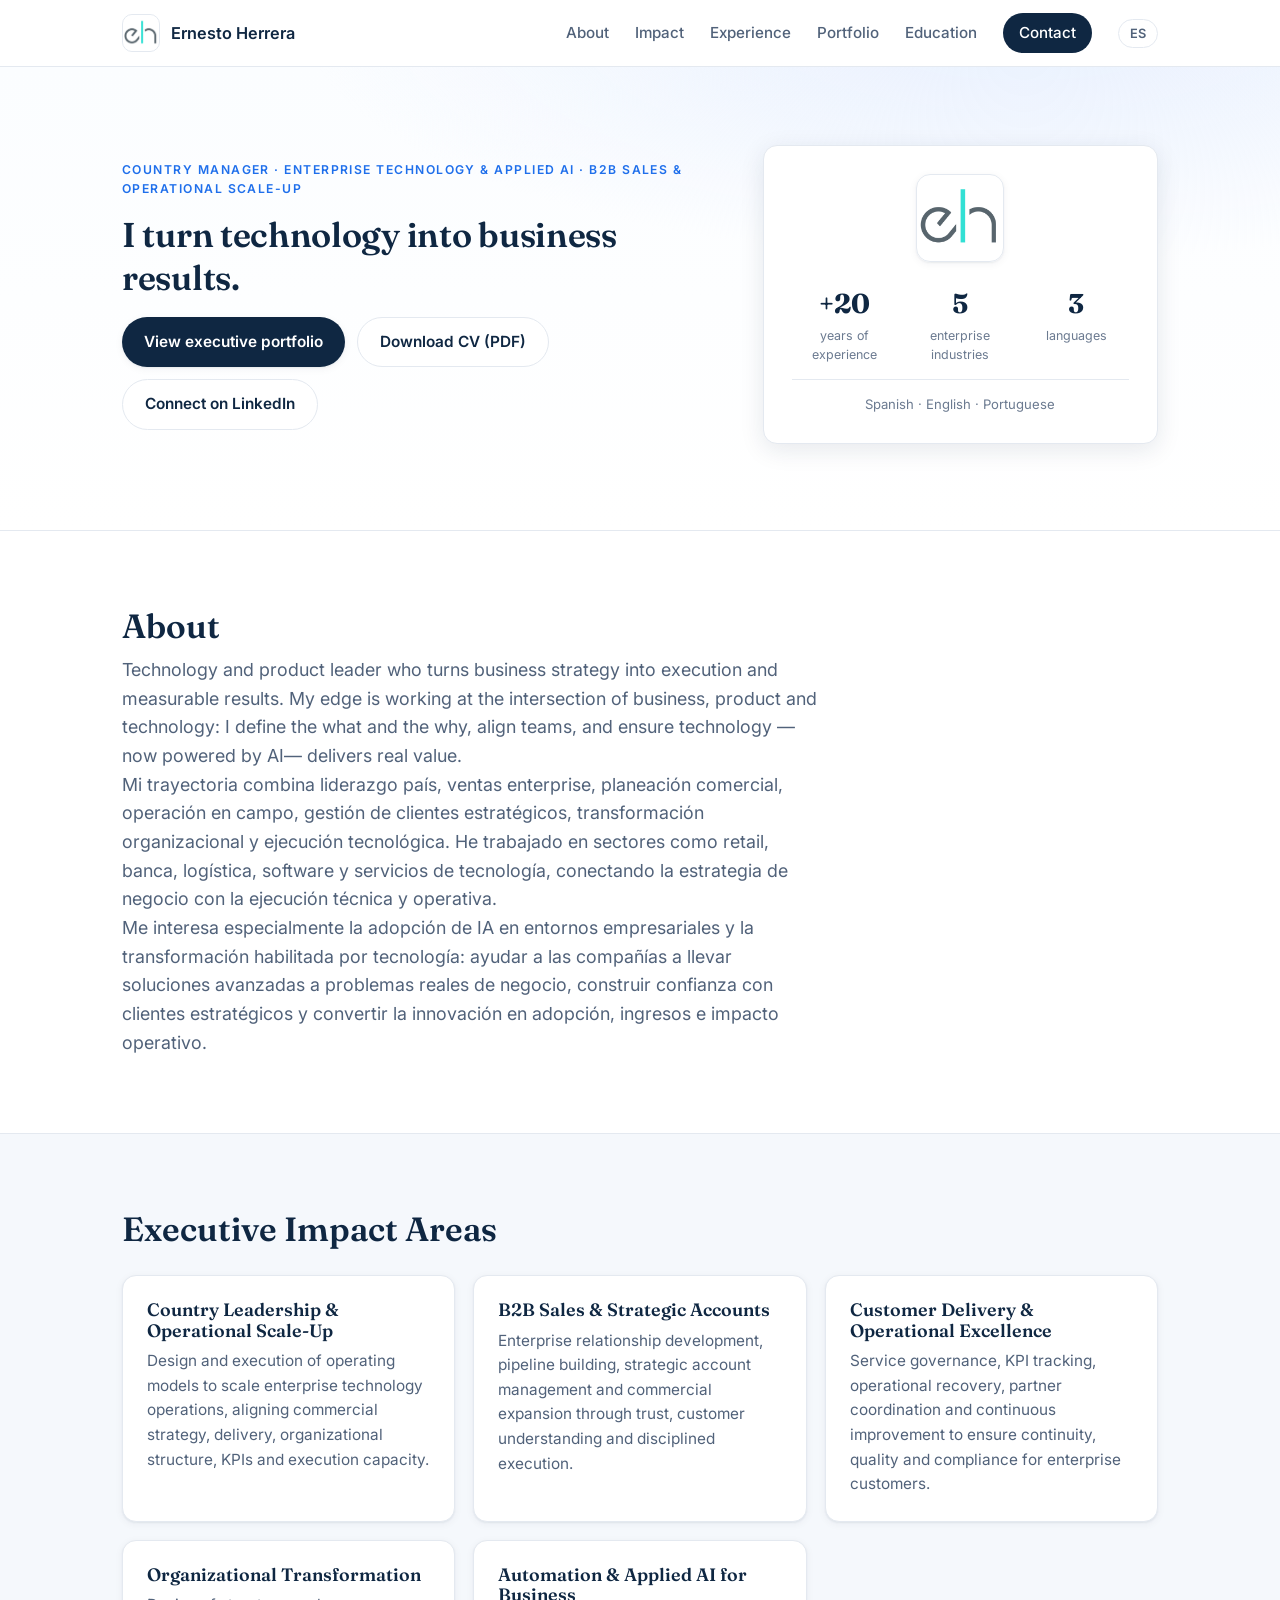
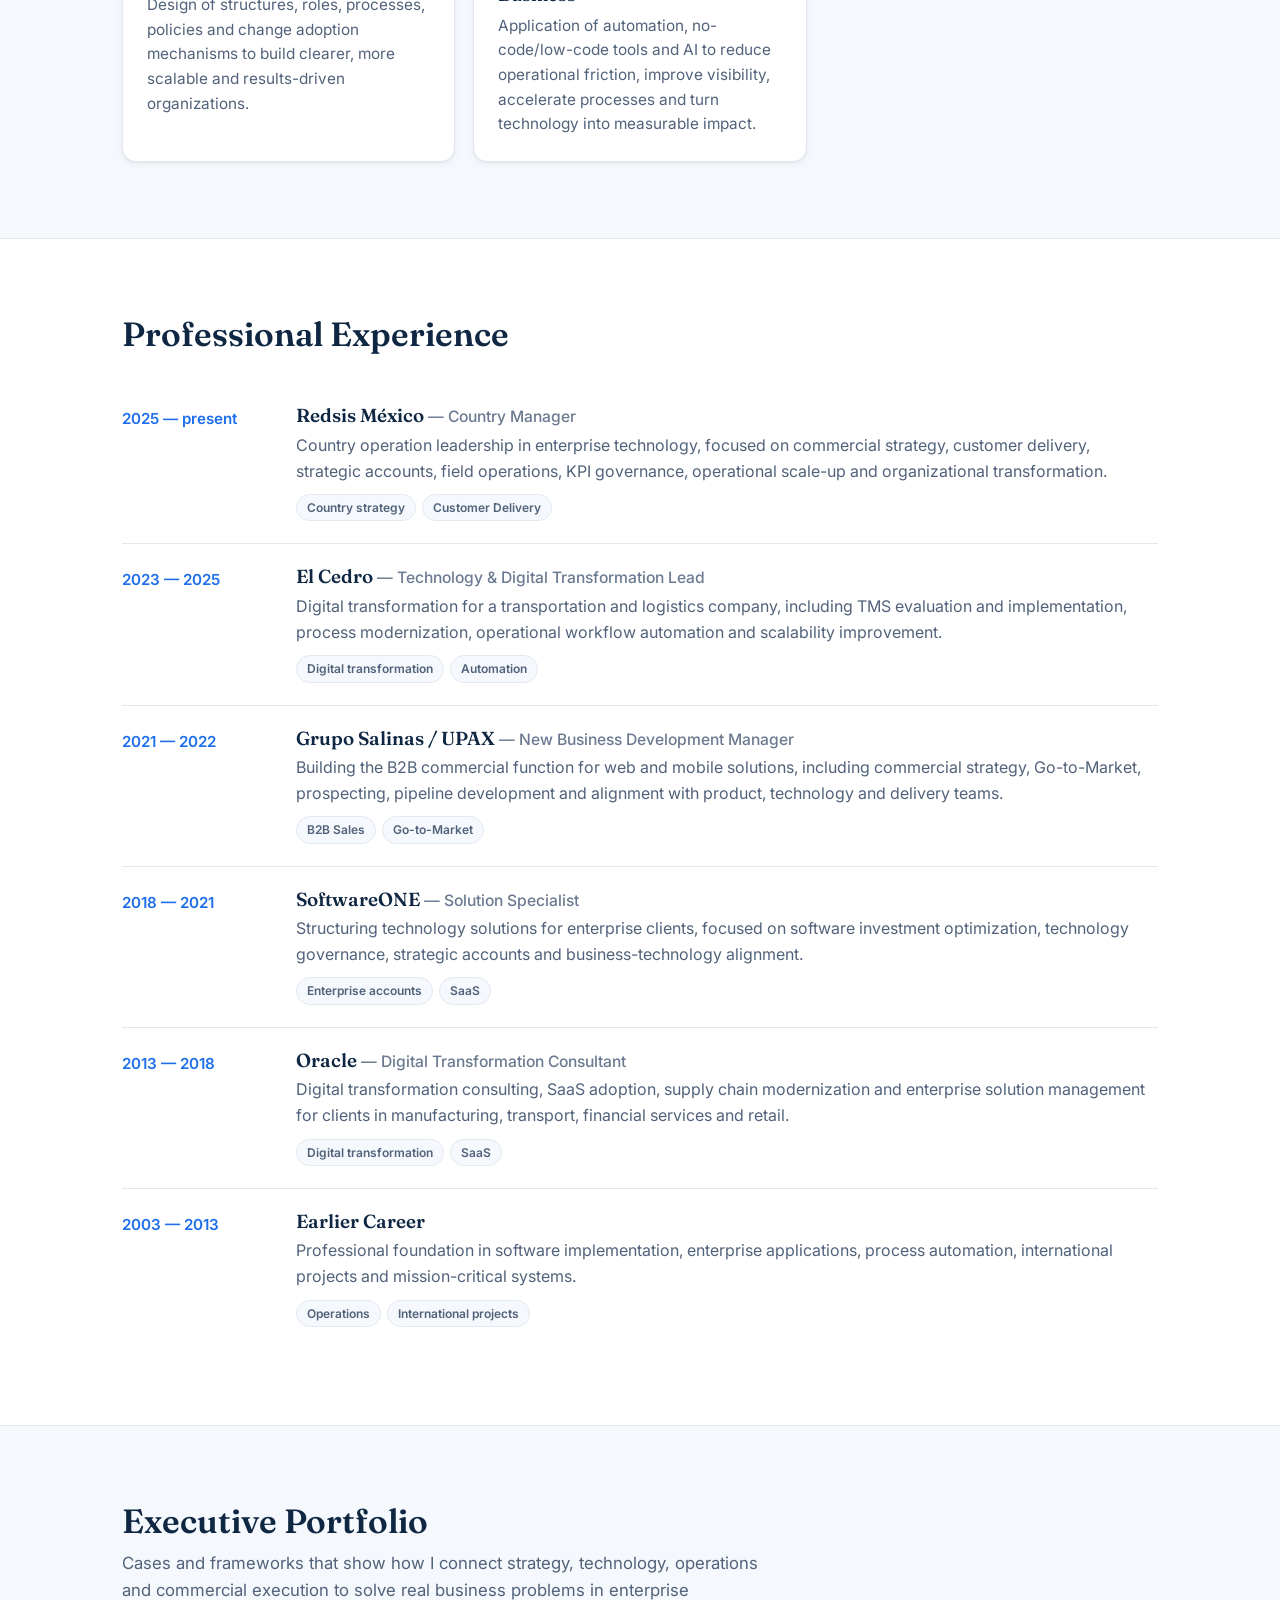
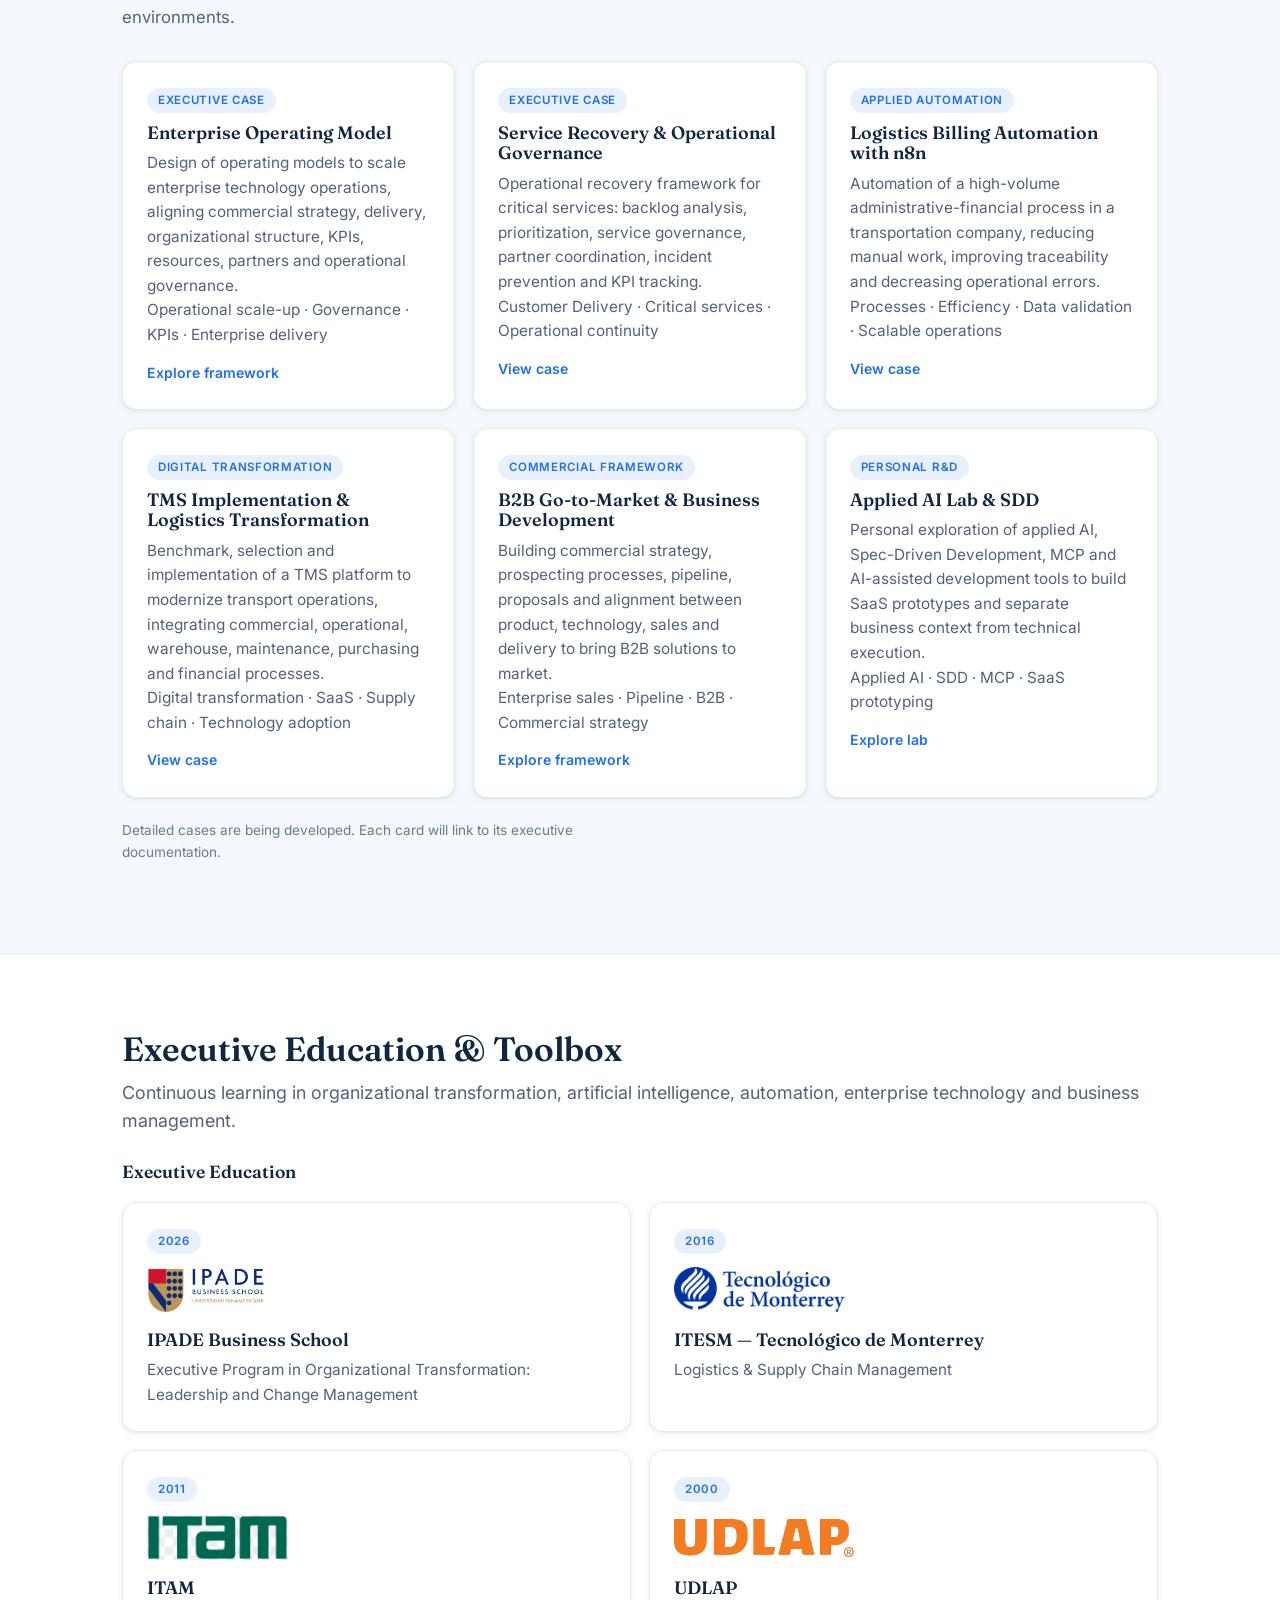
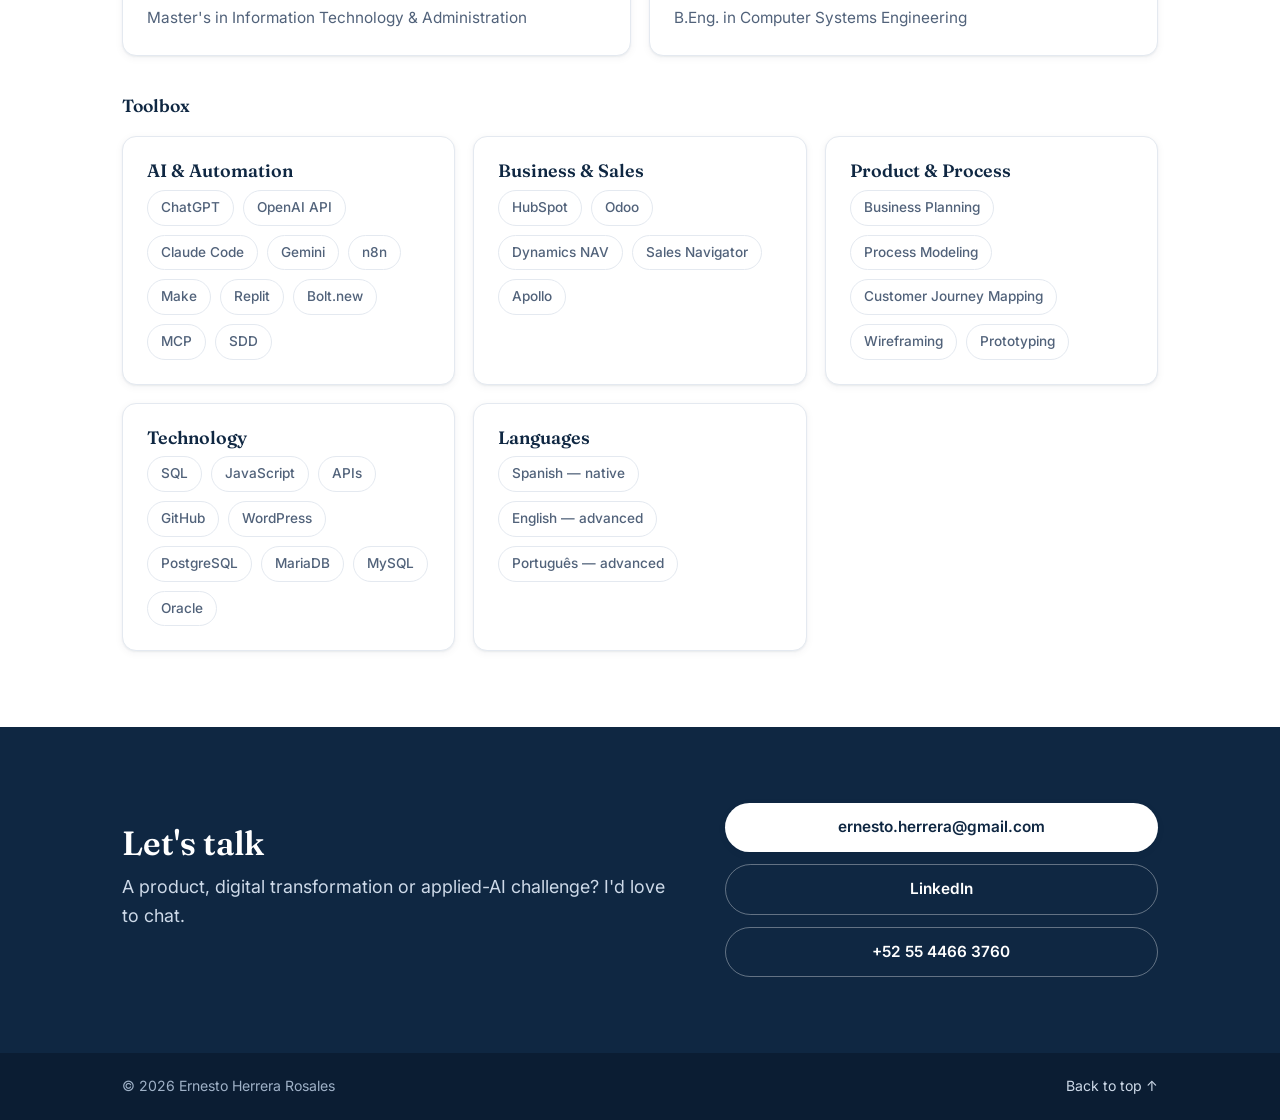
==== index.html @ 96ccbc14 "feat: eliminar bloque Certificaciones y aprendizaje reciente de sección Formación Co-Authored-By: Cl" ====
<!DOCTYPE html>
<html lang="es">
<head>
  <meta charset="UTF-8" />
  <meta name="viewport" content="width=device-width, initial-scale=1.0" />
  <title>Ernesto Herrera Rosales — Country Manager · Tecnología Enterprise · IA Aplicada</title>
  <meta name="description" content="Portafolio ejecutivo de Ernesto Herrera Rosales: Country Manager con más de 20 años liderando tecnología enterprise, B2B, escalamiento operativo y transformación habilitada por IA en México y Latinoamérica." />
  <link rel="icon" type="image/png" href="eh.png" />
  <meta property="og:title" content="Ernesto Herrera Rosales — Country Manager · Tecnología Enterprise" />
  <meta property="og:description" content="Country Manager y líder de tecnología enterprise con más de 20 años en B2B, SaaS, transformación digital, customer delivery y escalamiento operativo en México y Latinoamérica." />
  <meta property="og:image" content="https://ernestoherrera73.github.io/GitHub-Ernesto/eh.png" />
  <meta property="og:url" content="https://ernestoherrera73.github.io/GitHub-Ernesto/" />
  <meta property="og:type" content="website" />
  <meta name="twitter:card" content="summary" />
  <meta name="twitter:title" content="Ernesto Herrera Rosales — Country Manager · Tecnología Enterprise" />
  <meta name="twitter:description" content="Country Manager y líder de tecnología enterprise con más de 20 años en B2B, SaaS y transformación habilitada por IA." />
  <meta name="twitter:image" content="https://ernestoherrera73.github.io/GitHub-Ernesto/eh.png" />
  <link rel="preconnect" href="https://fonts.googleapis.com" />
  <link rel="preconnect" href="https://fonts.gstatic.com" crossorigin />
  <link href="https://fonts.googleapis.com/css2?family=Fraunces:opsz,wght@9..144,500;9..144,600&family=Inter:wght@400;500;600;700&display=swap" rel="stylesheet" />
  <link rel="stylesheet" href="styles.css" />
</head>
<body>
  <!-- ====================== HEADER / NAV ====================== -->
  <header class="site-header" id="top">
    <div class="container nav">
      <a class="brand" href="#top" aria-label="Ernesto Herrera Rosales">
        <img class="brand-logo" src="eh.png" alt="" width="38" height="38" />
        <span class="brand-name">Ernesto Herrera</span>
      </a>

      <nav class="nav-links" id="navLinks" aria-label="Navegación principal">
        <a href="#perfil" data-es="Perfil" data-en="About">Perfil</a>
        <a href="#impacto" data-es="Impacto" data-en="Impact">Impacto</a>
        <a href="#trayectoria" data-es="Trayectoria" data-en="Experience">Trayectoria</a>
        <a href="#portafolio" data-es="Portafolio" data-en="Portfolio">Portafolio</a>
        <a href="#formacion" data-es="Formación" data-en="Education">Formación</a>
        <a href="#contacto" class="nav-cta" data-es="Contacto" data-en="Contact">Contacto</a>
        <button class="lang-toggle" id="langToggle" type="button" aria-label="Cambiar idioma">EN</button>
      </nav>

      <button class="nav-burger" id="navBurger" type="button" aria-label="Abrir menú" aria-expanded="false">
        <span></span><span></span><span></span>
      </button>
    </div>
  </header>

  <main>
    <!-- ====================== HERO ====================== -->
    <section class="hero">
      <div class="container hero-grid">
        <div class="hero-text">
          <p class="eyebrow"
             data-es="Country Manager · Tecnología Enterprise e IA Aplicada · B2B Sales &amp; Escalamiento Operativo"
             data-en="Country Manager · Enterprise Technology &amp; Applied AI · B2B Sales &amp; Operational Scale-Up">
            Country Manager · Tecnología Enterprise e IA Aplicada · B2B Sales &amp; Escalamiento Operativo
          </p>
          <h1 data-es="Ayudo a empresas de tecnología enterprise a escalar operaciones, desarrollar cuentas estratégicas y convertir tecnología compleja en impacto comercial y operativo."
              data-en="I turn technology into business results.">
            Ayudo a empresas de tecnología enterprise a escalar operaciones, desarrollar cuentas estratégicas y convertir tecnología compleja en impacto comercial y operativo.
          </h1>
          <div class="hero-actions">
            <a class="btn btn-primary" href="#portafolio" data-es="Ver portafolio ejecutivo" data-en="View executive portfolio">Ver portafolio ejecutivo</a>
            <a class="btn btn-ghost" href="CV_ErnestoHerrera_ING_202606.pdf" download data-es="Descargar CV (PDF)" data-en="Download CV (PDF)">Descargar CV (PDF)</a>
            <a class="btn btn-ghost" href="https://www.linkedin.com/in/ingernestoherrera/" target="_blank" rel="noopener" data-es="Conectar en LinkedIn" data-en="Connect on LinkedIn">Conectar en LinkedIn</a>
          </div>
        </div>

        <aside class="hero-card" aria-label="Resumen ejecutivo">
          <div class="hero-monogram" aria-hidden="true">
            <img class="hero-logo-img" src="eh.png" alt="" width="88" height="88" />
          </div>
          <ul class="hero-stats">
            <li><strong>+20</strong><span data-es="años de trayectoria" data-en="years of experience">años de trayectoria</span></li>
            <li><strong>5</strong><span data-es="sectores enterprise" data-en="enterprise industries">sectores enterprise</span></li>
            <li><strong>3</strong><span data-es="idiomas" data-en="languages">idiomas</span></li>
          </ul>
          <p class="hero-card-note"
             data-es="Español · Inglés · Portugués"
             data-en="Spanish · English · Portuguese">
            Español · Inglés · Portugués
          </p>
        </aside>
      </div>
    </section>

    <!-- ====================== PERFIL ====================== -->
    <section class="section" id="perfil">
      <div class="container">
        <h2 class="section-title" data-es="Perfil ejecutivo" data-en="About">Perfil ejecutivo</h2>
        <div class="prose">
          <p data-es="Soy Country Manager y líder de tecnología enterprise con más de 20 años de experiencia en B2B, SaaS, transformación digital, customer delivery, cuentas estratégicas y escalamiento operativo en México y Latinoamérica."
             data-en="Technology and product leader who turns business strategy into execution and measurable results. My edge is working at the intersection of business, product and technology: I define the what and the why, align teams, and ensure technology —now powered by AI— delivers real value.">
            Soy Country Manager y líder de tecnología enterprise con más de 20 años de experiencia en B2B, SaaS, transformación digital, customer delivery, cuentas estratégicas y escalamiento operativo en México y Latinoamérica.
          </p>
          <p data-es="Mi trayectoria combina liderazgo país, ventas enterprise, planeación comercial, operación en campo, gestión de clientes estratégicos, transformación organizacional y ejecución tecnológica. He trabajado en sectores como retail, banca, logística, software y servicios de tecnología, conectando la estrategia de negocio con la ejecución técnica y operativa.">
            Mi trayectoria combina liderazgo país, ventas enterprise, planeación comercial, operación en campo, gestión de clientes estratégicos, transformación organizacional y ejecución tecnológica. He trabajado en sectores como retail, banca, logística, software y servicios de tecnología, conectando la estrategia de negocio con la ejecución técnica y operativa.
          </p>
          <p data-es="Me interesa especialmente la adopción de IA en entornos empresariales y la transformación habilitada por tecnología: ayudar a las compañías a llevar soluciones avanzadas a problemas reales de negocio, construir confianza con clientes estratégicos y convertir la innovación en adopción, ingresos e impacto operativo.">
            Me interesa especialmente la adopción de IA en entornos empresariales y la transformación habilitada por tecnología: ayudar a las compañías a llevar soluciones avanzadas a problemas reales de negocio, construir confianza con clientes estratégicos y convertir la innovación en adopción, ingresos e impacto operativo.
          </p>
        </div>
      </div>
    </section>

    <!-- ====================== IMPACTO ====================== -->
    <section class="section section-alt" id="impacto">
      <div class="container">
        <h2 class="section-title" data-es="Áreas de impacto ejecutivo" data-en="Executive Impact Areas">Áreas de impacto ejecutivo</h2>
        <div class="cards">
          <article class="card">
            <h3 data-es="Liderazgo país y escalamiento operativo" data-en="Country Leadership &amp; Operational Scale-Up">Liderazgo país y escalamiento operativo</h3>
            <p data-es="Diseño y ejecución de modelos operativos para escalar operaciones de tecnología enterprise, alineando estrategia comercial, delivery, estructura organizacional, KPIs y capacidad de ejecución."
               data-en="Design and execution of operating models to scale enterprise technology operations, aligning commercial strategy, delivery, organizational structure, KPIs and execution capacity.">Diseño y ejecución de modelos operativos para escalar operaciones de tecnología enterprise, alineando estrategia comercial, delivery, estructura organizacional, KPIs y capacidad de ejecución.</p>
          </article>
          <article class="card">
            <h3 data-es="B2B Sales y cuentas estratégicas" data-en="B2B Sales &amp; Strategic Accounts">B2B Sales y cuentas estratégicas</h3>
            <p data-es="Desarrollo de relaciones enterprise, construcción de pipeline, gestión de cuentas estratégicas y expansión comercial mediante enfoques de confianza, entendimiento del cliente y ejecución disciplinada."
               data-en="Enterprise relationship development, pipeline building, strategic account management and commercial expansion through trust, customer understanding and disciplined execution.">Desarrollo de relaciones enterprise, construcción de pipeline, gestión de cuentas estratégicas y expansión comercial mediante enfoques de confianza, entendimiento del cliente y ejecución disciplinada.</p>
          </article>
          <article class="card">
            <h3 data-es="Customer Delivery y excelencia operativa" data-en="Customer Delivery &amp; Operational Excellence">Customer Delivery y excelencia operativa</h3>
            <p data-es="Gobierno de servicios, seguimiento de KPIs, recuperación operativa, coordinación de partners y mejora continua para asegurar continuidad, calidad y cumplimiento en clientes enterprise."
               data-en="Service governance, KPI tracking, operational recovery, partner coordination and continuous improvement to ensure continuity, quality and compliance for enterprise customers.">Gobierno de servicios, seguimiento de KPIs, recuperación operativa, coordinación de partners y mejora continua para asegurar continuidad, calidad y cumplimiento en clientes enterprise.</p>
          </article>
          <article class="card">
            <h3 data-es="Transformación organizacional" data-en="Organizational Transformation">Transformación organizacional</h3>
            <p data-es="Diseño de estructuras, roles, procesos, políticas y mecanismos de adopción del cambio para construir organizaciones más claras, escalables y orientadas a resultados."
               data-en="Design of structures, roles, processes, policies and change adoption mechanisms to build clearer, more scalable and results-driven organizations.">Diseño de estructuras, roles, procesos, políticas y mecanismos de adopción del cambio para construir organizaciones más claras, escalables y orientadas a resultados.</p>
          </article>
          <article class="card">
            <h3 data-es="Automatización e IA aplicada al negocio" data-en="Automation &amp; Applied AI for Business">Automatización e IA aplicada al negocio</h3>
            <p data-es="Aplicación de automatización, herramientas no-code/low-code e IA para reducir fricción operativa, mejorar visibilidad, acelerar procesos y convertir tecnología en impacto medible."
               data-en="Application of automation, no-code/low-code tools and AI to reduce operational friction, improve visibility, accelerate processes and turn technology into measurable impact.">Aplicación de automatización, herramientas no-code/low-code e IA para reducir fricción operativa, mejorar visibilidad, acelerar procesos y convertir tecnología en impacto medible.</p>
          </article>
        </div>
      </div>
    </section>

    <!-- ====================== TRAYECTORIA ====================== -->
    <section class="section" id="trayectoria">
      <div class="container">
        <h2 class="section-title" data-es="Trayectoria ejecutiva" data-en="Professional Experience">Trayectoria ejecutiva</h2>
        <ol class="timeline">
          <li class="timeline-item">
            <div class="timeline-period">2025 — <span data-es="presente" data-en="present">presente</span></div>
            <div class="timeline-body">
              <h3>Redsis México <span class="muted">— Country Manager</span></h3>
              <p data-es="Liderazgo de operación país en tecnología enterprise, con enfoque en estrategia comercial, customer delivery, cuentas estratégicas, operación en campo, gobierno de KPIs, escalamiento operativo y transformación organizacional."
                 data-en="Country operation leadership in enterprise technology, focused on commercial strategy, customer delivery, strategic accounts, field operations, KPI governance, operational scale-up and organizational transformation.">
                Liderazgo de operación país en tecnología enterprise, con enfoque en estrategia comercial, customer delivery, cuentas estratégicas, operación en campo, gobierno de KPIs, escalamiento operativo y transformación organizacional.
              </p>
              <div class="timeline-tags">
                <span class="timeline-tag" data-es="Estrategia país" data-en="Country strategy">Estrategia país</span>
                <span class="timeline-tag" data-es="Customer Delivery" data-en="Customer Delivery">Customer Delivery</span>
              </div>
            </div>
          </li>
          <li class="timeline-item">
            <div class="timeline-period">2023 — 2025</div>
            <div class="timeline-body">
              <h3>El Cedro <span class="muted">— Technology &amp; Digital Transformation Lead</span></h3>
              <p data-es="Transformación digital para una empresa de transportación y logística, incluyendo evaluación e implementación de TMS, modernización de procesos, automatización de flujos operativos y mejora de escalabilidad."
                 data-en="Digital transformation for a transportation and logistics company, including TMS evaluation and implementation, process modernization, operational workflow automation and scalability improvement.">
                Transformación digital para una empresa de transportación y logística, incluyendo evaluación e implementación de TMS, modernización de procesos, automatización de flujos operativos y mejora de escalabilidad.
              </p>
              <div class="timeline-tags">
                <span class="timeline-tag" data-es="Transformación digital" data-en="Digital transformation">Transformación digital</span>
                <span class="timeline-tag" data-es="Automatización" data-en="Automation">Automatización</span>
              </div>
            </div>
          </li>
          <li class="timeline-item">
            <div class="timeline-period">2021 — 2022</div>
            <div class="timeline-body">
              <h3>Grupo Salinas / UPAX <span class="muted">— New Business Development Manager</span></h3>
              <p data-es="Construcción de la función comercial B2B para soluciones web y móviles, incluyendo estrategia comercial, Go-to-Market, prospección, desarrollo de pipeline y alineación con equipos de producto, tecnología y delivery."
                 data-en="Building the B2B commercial function for web and mobile solutions, including commercial strategy, Go-to-Market, prospecting, pipeline development and alignment with product, technology and delivery teams.">
                Construcción de la función comercial B2B para soluciones web y móviles, incluyendo estrategia comercial, Go-to-Market, prospección, desarrollo de pipeline y alineación con equipos de producto, tecnología y delivery.
              </p>
              <div class="timeline-tags">
                <span class="timeline-tag" data-es="B2B Sales" data-en="B2B Sales">B2B Sales</span>
                <span class="timeline-tag" data-es="Go-to-Market" data-en="Go-to-Market">Go-to-Market</span>
              </div>
            </div>
          </li>
          <li class="timeline-item">
            <div class="timeline-period">2018 — 2021</div>
            <div class="timeline-body">
              <h3>SoftwareONE <span class="muted">— Solution Specialist</span></h3>
              <p data-es="Estructuración de soluciones tecnológicas para clientes enterprise, con enfoque en optimización de inversión en software, gobierno tecnológico, cuentas estratégicas y alineación entre tecnología y negocio."
                 data-en="Structuring technology solutions for enterprise clients, focused on software investment optimization, technology governance, strategic accounts and business-technology alignment.">
                Estructuración de soluciones tecnológicas para clientes enterprise, con enfoque en optimización de inversión en software, gobierno tecnológico, cuentas estratégicas y alineación entre tecnología y negocio.
              </p>
              <div class="timeline-tags">
                <span class="timeline-tag" data-es="Cuentas enterprise" data-en="Enterprise accounts">Cuentas enterprise</span>
                <span class="timeline-tag" data-es="SaaS" data-en="SaaS">SaaS</span>
              </div>
            </div>
          </li>
          <li class="timeline-item">
            <div class="timeline-period">2013 — 2018</div>
            <div class="timeline-body">
              <h3>Oracle <span class="muted">— <span data-es="Consultor en Transformación Digital" data-en="Digital Transformation Consultant">Consultor en Transformación Digital</span></span></h3>
              <p data-es="Consultoría en transformación digital, adopción SaaS, modernización de supply chain y gestión de soluciones enterprise para clientes de manufactura, transporte, servicios financieros y retail."
                 data-en="Digital transformation consulting, SaaS adoption, supply chain modernization and enterprise solution management for clients in manufacturing, transport, financial services and retail.">
                Consultoría en transformación digital, adopción SaaS, modernización de supply chain y gestión de soluciones enterprise para clientes de manufactura, transporte, servicios financieros y retail.
              </p>
              <div class="timeline-tags">
                <span class="timeline-tag" data-es="Transformación digital" data-en="Digital transformation">Transformación digital</span>
                <span class="timeline-tag" data-es="SaaS" data-en="SaaS">SaaS</span>
              </div>
            </div>
          </li>
          <li class="timeline-item">
            <div class="timeline-period">2003 — 2013</div>
            <div class="timeline-body">
              <h3 data-es="Trayectoria anterior" data-en="Earlier Career">Trayectoria anterior <span class="muted">— Integración de Negocios · DaimlerChrysler de México</span></h3>
              <p data-es="Base profesional en implementación de software, aplicaciones enterprise, automatización de procesos, proyectos internacionales y sistemas de misión crítica."
                 data-en="Professional foundation in software implementation, enterprise applications, process automation, international projects and mission-critical systems.">
                Base profesional en implementación de software, aplicaciones enterprise, automatización de procesos, proyectos internacionales y sistemas de misión crítica.
              </p>
              <div class="timeline-tags">
                <span class="timeline-tag" data-es="Operación" data-en="Operations">Operación</span>
                <span class="timeline-tag" data-es="Proyectos internacionales" data-en="International projects">Proyectos internacionales</span>
              </div>
            </div>
          </li>
        </ol>
      </div>
    </section>

    <!-- ====================== PORTAFOLIO ====================== -->
    <section class="section section-alt" id="portafolio">
      <div class="container">
        <h2 class="section-title" data-es="Portafolio ejecutivo" data-en="Executive Portfolio">Portafolio ejecutivo</h2>
        <p class="section-intro"
           data-es="Casos y marcos de trabajo que muestran cómo conecto estrategia, tecnología, operación y ejecución comercial para resolver problemas reales de negocio en entornos enterprise."
           data-en="Cases and frameworks that show how I connect strategy, technology, operations and commercial execution to solve real business problems in enterprise environments.">
          Casos y marcos de trabajo que muestran cómo conecto estrategia, tecnología, operación y ejecución comercial para resolver problemas reales de negocio en entornos enterprise.
        </p>
        <div class="cards">
          <article class="card">
            <span class="tag" data-es="Caso ejecutivo" data-en="Executive Case">Caso ejecutivo</span>
            <h3 data-es="Modelo operativo enterprise" data-en="Enterprise Operating Model">Modelo operativo enterprise</h3>
            <p data-es="Diseño de modelos operativos para escalar operaciones de tecnología enterprise, alineando estrategia comercial, delivery, estructura organizacional, KPIs, recursos, partners y gobierno operativo."
               data-en="Design of operating models to scale enterprise technology operations, aligning commercial strategy, delivery, organizational structure, KPIs, resources, partners and operational governance.">Diseño de modelos operativos para escalar operaciones de tecnología enterprise, alineando estrategia comercial, delivery, estructura organizacional, KPIs, recursos, partners y gobierno operativo.</p>
            <p class="card-focus" data-es="Escalamiento operativo · Gobierno · KPIs · Delivery enterprise" data-en="Operational scale-up · Governance · KPIs · Enterprise delivery">Escalamiento operativo · Gobierno · KPIs · Delivery enterprise</p>
            <a class="card-cta" href="#portafolio" data-es="Explorar framework" data-en="Explore framework">Explorar framework</a>
          </article>
          <article class="card">
            <span class="tag" data-es="Caso ejecutivo" data-en="Executive Case">Caso ejecutivo</span>
            <h3 data-es="Recuperación de servicios y gobierno operativo" data-en="Service Recovery &amp; Operational Governance">Recuperación de servicios y gobierno operativo</h3>
            <p data-es="Marco de recuperación operativa para servicios críticos: análisis de backlog, priorización, gobierno de servicio, coordinación de partners, prevención de incidencias y seguimiento de KPIs."
               data-en="Operational recovery framework for critical services: backlog analysis, prioritization, service governance, partner coordination, incident prevention and KPI tracking.">Marco de recuperación operativa para servicios críticos: análisis de backlog, priorización, gobierno de servicio, coordinación de partners, prevención de incidencias y seguimiento de KPIs.</p>
            <p class="card-focus" data-es="Customer Delivery · Servicios críticos · Continuidad operativa" data-en="Customer Delivery · Critical services · Operational continuity">Customer Delivery · Servicios críticos · Continuidad operativa</p>
            <a class="card-cta" href="#portafolio" data-es="Ver caso" data-en="View case">Ver caso</a>
          </article>
          <article class="card">
            <span class="tag" data-es="Automatización aplicada" data-en="Applied Automation">Automatización aplicada</span>
            <h3 data-es="Automatización de facturación logística con n8n" data-en="Logistics Billing Automation with n8n">Automatización de facturación logística con n8n</h3>
            <p data-es="Automatización de un proceso administrativo-financiero de alto volumen en una empresa de transportación, reduciendo trabajo manual, mejorando trazabilidad y disminuyendo errores operativos."
               data-en="Automation of a high-volume administrative-financial process in a transportation company, reducing manual work, improving traceability and decreasing operational errors.">Automatización de un proceso administrativo-financiero de alto volumen en una empresa de transportación, reduciendo trabajo manual, mejorando trazabilidad y disminuyendo errores operativos.</p>
            <p class="card-focus" data-es="Procesos · Eficiencia · Validación de datos · Operación escalable" data-en="Processes · Efficiency · Data validation · Scalable operations">Procesos · Eficiencia · Validación de datos · Operación escalable</p>
            <a class="card-cta" href="#portafolio" data-es="Ver caso" data-en="View case">Ver caso</a>
          </article>
          <article class="card">
            <span class="tag" data-es="Transformación digital" data-en="Digital Transformation">Transformación digital</span>
            <h3 data-es="Implementación TMS y transformación logística" data-en="TMS Implementation &amp; Logistics Transformation">Implementación TMS y transformación logística</h3>
            <p data-es="Benchmark, selección e implementación de una plataforma TMS para modernizar operaciones de transporte, integrando procesos comerciales, operativos, almacén, mantenimiento, compras y finanzas."
               data-en="Benchmark, selection and implementation of a TMS platform to modernize transport operations, integrating commercial, operational, warehouse, maintenance, purchasing and financial processes.">Benchmark, selección e implementación de una plataforma TMS para modernizar operaciones de transporte, integrando procesos comerciales, operativos, almacén, mantenimiento, compras y finanzas.</p>
            <p class="card-focus" data-es="Transformación digital · SaaS · Supply chain · Adopción tecnológica" data-en="Digital transformation · SaaS · Supply chain · Technology adoption">Transformación digital · SaaS · Supply chain · Adopción tecnológica</p>
            <a class="card-cta" href="#portafolio" data-es="Ver caso" data-en="View case">Ver caso</a>
          </article>
          <article class="card">
            <span class="tag" data-es="Framework comercial" data-en="Commercial Framework">Framework comercial</span>
            <h3 data-es="Go-to-Market B2B y desarrollo de negocio" data-en="B2B Go-to-Market &amp; Business Development">Go-to-Market B2B y desarrollo de negocio</h3>
            <p data-es="Construcción de estrategia comercial, procesos de prospección, pipeline, propuestas y alineación entre producto, tecnología, ventas y delivery para llevar soluciones B2B al mercado."
               data-en="Building commercial strategy, prospecting processes, pipeline, proposals and alignment between product, technology, sales and delivery to bring B2B solutions to market.">Construcción de estrategia comercial, procesos de prospección, pipeline, propuestas y alineación entre producto, tecnología, ventas y delivery para llevar soluciones B2B al mercado.</p>
            <p class="card-focus" data-es="Ventas enterprise · Pipeline · B2B · Estrategia comercial" data-en="Enterprise sales · Pipeline · B2B · Commercial strategy">Ventas enterprise · Pipeline · B2B · Estrategia comercial</p>
            <a class="card-cta" href="#portafolio" data-es="Explorar framework" data-en="Explore framework">Explorar framework</a>
          </article>
          <article class="card">
            <span class="tag" data-es="R&amp;D personal" data-en="Personal R&amp;D">R&amp;D personal</span>
            <h3 data-es="Laboratorio de IA aplicada y SDD" data-en="Applied AI Lab &amp; SDD">Laboratorio de IA aplicada y SDD</h3>
            <p data-es="Exploración personal de IA aplicada, Spec-Driven Development, MCP y herramientas de desarrollo asistido para construir prototipos SaaS y separar contexto de negocio de ejecución técnica."
               data-en="Personal exploration of applied AI, Spec-Driven Development, MCP and AI-assisted development tools to build SaaS prototypes and separate business context from technical execution.">Exploración personal de IA aplicada, Spec-Driven Development, MCP y herramientas de desarrollo asistido para construir prototipos SaaS y separar contexto de negocio de ejecución técnica.</p>
            <p class="card-focus" data-es="IA aplicada · SDD · MCP · Prototipado SaaS" data-en="Applied AI · SDD · MCP · SaaS prototyping">IA aplicada · SDD · MCP · Prototipado SaaS</p>
            <a class="card-cta" href="#portafolio" data-es="Explorar laboratorio" data-en="Explore lab">Explorar laboratorio</a>
          </article>
        </div>
        <p class="section-note"
           data-es="Los casos detallados están en desarrollo. Cada tarjeta se enlazará a su documentación ejecutiva."
           data-en="Detailed cases are being developed. Each card will link to its executive documentation.">
          Los casos detallados están en desarrollo. Cada tarjeta se enlazará a su documentación ejecutiva.
        </p>
      </div>
    </section>

    <!-- ====================== FORMACIÓN ====================== -->
    <section class="section" id="formacion">
      <div class="container">
        <h2 class="section-title" data-es="Formación ejecutiva y caja de herramientas" data-en="Executive Education &amp; Toolbox">Formación ejecutiva y caja de herramientas</h2>
        <p class="lead"
           data-es="Aprendizaje continuo en transformación organizacional, inteligencia artificial, automatización, tecnología enterprise y gestión de negocio."
           data-en="Continuous learning in organizational transformation, artificial intelligence, automation, enterprise technology and business management.">
          Aprendizaje continuo en transformación organizacional, inteligencia artificial, automatización, tecnología enterprise y gestión de negocio.
        </p>

        <h3 class="subhead" data-es="Formación ejecutiva" data-en="Executive Education">Formación ejecutiva</h3>
        <div class="cards-2">
          <article class="card">
            <span class="tag">2026</span>
            <div class="edu-logo-wrap">
              <img src="logo_IPADE.png" alt="IPADE Business School" class="edu-logo">
            </div>
            <h3 data-es="IPADE Business School" data-en="IPADE Business School">IPADE Business School</h3>
            <p class="card-focus"
               data-es="Programa Ejecutivo en Transformación Organizacional: Liderazgo y Manejo del Cambio"
               data-en="Executive Program in Organizational Transformation: Leadership and Change Management">
              Programa Ejecutivo en Transformación Organizacional: Liderazgo y Manejo del Cambio
            </p>
          </article>
          <article class="card">
            <span class="tag">2016</span>
            <div class="edu-logo-wrap">
              <img src="logo_ITESM.png" alt="ITESM — Tec de Monterrey" class="edu-logo">
            </div>
            <h3 data-es="ITESM — Tec de Monterrey" data-en="ITESM — Tecnológico de Monterrey">ITESM — Tec de Monterrey</h3>
            <p class="card-focus"
               data-es="Logistics &amp; Supply Chain Management"
               data-en="Logistics &amp; Supply Chain Management">
              Logistics &amp; Supply Chain Management
            </p>
          </article>
          <article class="card">
            <span class="tag">2011</span>
            <div class="edu-logo-wrap">
              <img src="logo_ITAM.png" alt="ITAM" class="edu-logo">
            </div>
            <h3 data-es="ITAM" data-en="ITAM">ITAM</h3>
            <p class="card-focus"
               data-es="Maestría en Tecnologías de Información y Administración"
               data-en="Master's in Information Technology &amp; Administration">
              Maestría en Tecnologías de Información y Administración
            </p>
          </article>
          <article class="card">
            <span class="tag">2000</span>
            <div class="edu-logo-wrap">
              <img src="logo_UDLAP.png" alt="UDLAP" class="edu-logo">
            </div>
            <h3 data-es="UDLAP" data-en="UDLAP">UDLAP</h3>
            <p class="card-focus"
               data-es="Ingeniería en Sistemas Computacionales"
               data-en="B.Eng. in Computer Systems Engineering">
              Ingeniería en Sistemas Computacionales
            </p>
          </article>
        </div>

        <h3 class="subhead skills-head" data-es="Caja de herramientas" data-en="Toolbox">Caja de herramientas</h3>
        <div class="cards-toolbox">
          <article class="card">
            <h3 data-es="IA y automatización" data-en="AI &amp; Automation">IA y automatización</h3>
            <ul class="chips">
              <li>ChatGPT</li><li>OpenAI API</li><li>Claude Code</li><li>Gemini</li>
              <li>n8n</li><li>Make</li><li>Replit</li><li>Bolt.new</li><li>MCP</li><li>SDD</li>
            </ul>
          </article>
          <article class="card">
            <h3 data-es="Negocio y ventas" data-en="Business &amp; Sales">Negocio y ventas</h3>
            <ul class="chips">
              <li>HubSpot</li><li>Odoo</li><li>Dynamics NAV</li><li>Sales Navigator</li><li>Apollo</li>
            </ul>
          </article>
          <article class="card">
            <h3 data-es="Producto y procesos" data-en="Product &amp; Process">Producto y procesos</h3>
            <ul class="chips">
              <li>Business Planning</li><li>Process Modeling</li><li>Customer Journey Mapping</li>
              <li>Wireframing</li><li>Prototyping</li>
            </ul>
          </article>
          <article class="card">
            <h3 data-es="Tecnología" data-en="Technology">Tecnología</h3>
            <ul class="chips">
              <li>SQL</li><li>JavaScript</li><li>APIs</li><li>GitHub</li><li>WordPress</li>
              <li>PostgreSQL</li><li>MariaDB</li><li>MySQL</li><li>Oracle</li>
            </ul>
          </article>
          <article class="card">
            <h3 data-es="Idiomas" data-en="Languages">Idiomas</h3>
            <ul class="chips">
              <li data-es="Español — nativo" data-en="Spanish — native">Español — nativo</li>
              <li data-es="English — advanced" data-en="English — advanced">English — advanced</li>
              <li data-es="Português — advanced" data-en="Português — advanced">Português — advanced</li>
            </ul>
          </article>
        </div>
      </div>
    </section>

    <!-- ====================== CONTACTO ====================== -->
    <section class="section section-contact" id="contacto">
      <div class="container contact-grid">
        <div>
          <h2 class="section-title" data-es="Conversemos" data-en="Let's talk">Conversemos</h2>
          <p class="lead"
             data-es="¿Un reto de producto, transformación digital o IA aplicada al negocio? Me encantará platicarlo."
             data-en="A product, digital transformation or applied-AI challenge? I'd love to chat.">
            ¿Un reto de producto, transformación digital o IA aplicada al negocio? Me encantará platicarlo.
          </p>
        </div>
        <div class="contact-actions">
          <a class="btn btn-primary" href="mailto:ernesto.herrera@gmail.com">ernesto.herrera@gmail.com</a>
          <a class="btn btn-ghost" href="https://www.linkedin.com/in/ingernestoherrera/" target="_blank" rel="noopener">LinkedIn</a>
          <a class="btn btn-ghost" href="tel:+525544663760">+52 55 4466 3760</a>
        </div>
      </div>
    </section>
  </main>

  <footer class="site-footer">
    <div class="container footer-inner">
      <span>© <span id="year"></span> Ernesto Herrera Rosales</span>
      <a href="#top" data-es="Volver arriba ↑" data-en="Back to top ↑">Volver arriba ↑</a>
    </div>
  </footer>

  <script src="script.js"></script>
</body>
</html>
---- styles.css ----
/* ===========================================================
   Portafolio — Ernesto Herrera Rosales
   Estética: clara / ejecutiva elegante · responsiva
   =========================================================== */

:root {
  --navy: #0f2742;
  --navy-2: #1b3a5c;
  --ink: #16202b;
  --slate: #51627a;
  --slate-2: #6b7a90;
  --line: #e4e9f0;
  --bg: #ffffff;
  --bg-alt: #f5f8fc;
  --bg-card: #ffffff;
  --accent: #1f6feb;
  --accent-soft: #e8f0fe;
  --gold: #b88746;
  --radius: 14px;
  --radius-sm: 9px;
  --shadow-sm: 0 1px 2px rgba(15, 39, 66, .06), 0 2px 8px rgba(15, 39, 66, .05);
  --shadow-md: 0 6px 24px rgba(15, 39, 66, .10);
  --maxw: 1080px;
  --font-sans: 'Inter', system-ui, -apple-system, 'Segoe UI', Roboto, sans-serif;
  --font-serif: 'Fraunces', Georgia, 'Times New Roman', serif;
}

* { box-sizing: border-box; }

html { scroll-behavior: smooth; }

body {
  margin: 0;
  font-family: var(--font-sans);
  color: var(--ink);
  background: var(--bg);
  line-height: 1.6;
  -webkit-font-smoothing: antialiased;
  text-rendering: optimizeLegibility;
}

.container {
  width: 100%;
  max-width: var(--maxw);
  margin-inline: auto;
  padding-inline: 22px;
}

a { color: var(--accent); text-decoration: none; }
a:hover { text-decoration: underline; }

h1, h2, h3 { font-family: var(--font-serif); font-weight: 600; line-height: 1.15; color: var(--navy); }

/* ===================== HEADER / NAV ===================== */
.site-header {
  position: sticky;
  top: 0;
  z-index: 50;
  background: rgba(255, 255, 255, .85);
  backdrop-filter: saturate(150%) blur(10px);
  border-bottom: 1px solid var(--line);
}
.nav {
  display: flex;
  align-items: center;
  justify-content: space-between;
  min-height: 66px;
}
.brand { display: inline-flex; align-items: center; gap: 11px; color: var(--navy); }
.brand:hover { text-decoration: none; }
.brand-logo {
  width: 38px;
  height: 38px;
  border-radius: 10px;
  border: 1px solid var(--line);
  object-fit: contain;
}
.brand-name { font-weight: 600; font-size: 1.02rem; }

.nav-links { display: flex; align-items: center; gap: 26px; }
.nav-links a {
  color: var(--slate);
  font-weight: 500;
  font-size: .95rem;
}
.nav-links a:hover { color: var(--navy); text-decoration: none; }
.nav-cta {
  padding: 8px 16px;
  background: var(--navy);
  color: #fff !important;
  border-radius: 999px;
}
.nav-cta:hover { background: var(--navy-2); }

.lang-toggle {
  border: 1px solid var(--line);
  background: #fff;
  color: var(--slate);
  font-family: var(--font-sans);
  font-weight: 600;
  font-size: .8rem;
  padding: 6px 11px;
  border-radius: 999px;
  cursor: pointer;
  transition: all .15s ease;
}
.lang-toggle:hover { border-color: var(--navy); color: var(--navy); }

.nav-burger {
  display: none;
  flex-direction: column;
  justify-content: center;
  gap: 5px;
  width: 42px; height: 38px;
  background: none; border: 1px solid var(--line); border-radius: 9px;
  cursor: pointer;
}
.nav-burger span {
  height: 2px; width: 20px; margin-inline: auto;
  background: var(--navy); border-radius: 2px;
  transition: transform .2s ease, opacity .2s ease;
}

/* ===================== HERO ===================== */
.hero {
  background:
    radial-gradient(1200px 400px at 80% -10%, var(--accent-soft), transparent 60%),
    linear-gradient(180deg, #fbfdff, var(--bg));
  border-bottom: 1px solid var(--line);
}
.hero-grid {
  display: grid;
  grid-template-columns: 1.5fr 1fr;
  gap: 48px;
  align-items: center;
  padding-block: 78px 86px;
}
.eyebrow {
  text-transform: uppercase;
  letter-spacing: .12em;
  font-size: .76rem;
  font-weight: 600;
  color: var(--accent);
  margin: 0 0 14px;
}
.hero-text h1 {
  font-size: clamp(1.55rem, 2.8vw, 2.15rem);
  margin: 0 0 18px;
  letter-spacing: -.3px;
  line-height: 1.25;
}
.lead { font-size: 1.12rem; color: var(--slate); margin: 0 0 26px; }
.hero-actions { display: flex; flex-wrap: wrap; gap: 12px; }

.btn {
  display: inline-flex; align-items: center; justify-content: center;
  padding: 12px 22px;
  border-radius: 999px;
  font-weight: 600; font-size: .96rem;
  transition: transform .12s ease, box-shadow .15s ease, background .15s ease;
}
.btn:hover { text-decoration: none; transform: translateY(-1px); }
.btn-primary { background: var(--navy); color: #fff; box-shadow: var(--shadow-sm); }
.btn-primary:hover { background: var(--navy-2); box-shadow: var(--shadow-md); }
.btn-ghost { background: #fff; color: var(--navy); border: 1px solid var(--line); }
.btn-ghost:hover { border-color: var(--navy); }

.hero-card {
  background: var(--bg-card);
  border: 1px solid var(--line);
  border-radius: var(--radius);
  padding: 28px;
  box-shadow: var(--shadow-md);
  text-align: center;
}
.hero-monogram {
  width: 88px; height: 88px;
  margin: 0 auto 20px;
  display: grid; place-items: center;
}
.hero-logo-img {
  width: 88px; height: 88px;
  border-radius: var(--radius);
  border: 1px solid var(--line);
  box-shadow: var(--shadow-sm);
  object-fit: contain;
}
.hero-stats {
  list-style: none; margin: 0 0 14px; padding: 0;
  display: grid; grid-template-columns: repeat(3, 1fr); gap: 10px;
}
.hero-stats li { display: flex; flex-direction: column; }
.hero-stats strong { font-family: var(--font-serif); font-size: 1.7rem; color: var(--navy); }
.hero-stats span { font-size: .78rem; color: var(--slate-2); }
.hero-card-note { margin: 0; font-size: .82rem; color: var(--slate-2); border-top: 1px solid var(--line); padding-top: 14px; }

/* ===================== SECTIONS ===================== */
.section { padding-block: 76px; }
.section-alt { background: var(--bg-alt); border-block: 1px solid var(--line); }
.section-title { font-size: clamp(1.6rem, 3.4vw, 2.1rem); margin: 0 0 10px; }
.section-intro, .section-note { color: var(--slate); max-width: 60ch; }
.section-intro { margin: 0 0 30px; font-size: 1.05rem; }
.section-note { margin-top: 22px; font-size: .85rem; color: var(--slate-2); }
.prose { max-width: 70ch; }
.prose p { font-size: 1.12rem; color: var(--slate); margin: 0; }

/* ===================== CARDS ===================== */
.cards {
  display: grid;
  grid-template-columns: repeat(auto-fit, minmax(260px, 1fr));
  gap: 18px;
  margin-top: 26px;
}
.card {
  background: var(--bg-card);
  border: 1px solid var(--line);
  border-radius: var(--radius);
  padding: 24px;
  box-shadow: var(--shadow-sm);
  transition: transform .14s ease, box-shadow .16s ease, border-color .16s ease;
  min-width: 0;
}
.card h3 { font-size: 1.12rem; margin: 0 0 8px; }
.card p { margin: 0; color: var(--slate); font-size: .96rem; }
.card-link { display: block; color: inherit; }
.card-link:hover { text-decoration: none; transform: translateY(-3px); box-shadow: var(--shadow-md); border-color: #cfe0fb; }
.card-focus { margin-top: 10px; font-size: .82rem; color: var(--slate-2); }
.card-cta { display: inline-block; margin-top: 14px; font-size: .88rem; font-weight: 600; color: var(--accent); }
.tag {
  display: inline-block;
  margin-bottom: 10px;
  padding: 3px 11px;
  font-size: .72rem; font-weight: 600;
  text-transform: uppercase; letter-spacing: .06em;
  color: var(--accent); background: var(--accent-soft);
  border-radius: 999px;
}

/* ===================== TIMELINE ===================== */
.timeline { list-style: none; margin: 30px 0 0; padding: 0; }
.timeline-item {
  display: grid;
  grid-template-columns: 150px 1fr;
  gap: 24px;
  padding: 22px 0;
  border-top: 1px solid var(--line);
}
.timeline-item:first-child { border-top: 0; }
.timeline-period { font-weight: 600; color: var(--accent); font-size: .95rem; padding-top: 2px; }
.timeline-body h3 { font-size: 1.18rem; margin: 0 0 6px; }
.timeline-body p { margin: 0; color: var(--slate); }
.muted { color: var(--slate-2); font-family: var(--font-sans); font-weight: 500; font-size: .98rem; }
.timeline-tags { display: flex; flex-wrap: wrap; gap: 6px; margin-top: 10px; }
.timeline-tag { font-size: .75rem; font-weight: 600; color: var(--slate); background: var(--bg-alt); border: 1px solid var(--line); padding: 3px 10px; border-radius: 999px; }

/* ===================== FORMACIÓN ===================== */
.subhead { font-size: 1.1rem; margin: 0 0 12px; color: var(--navy); }
.skills-head { margin-top: 40px; }
.cards-2 { display: grid; grid-template-columns: repeat(2, 1fr); gap: 18px; margin-top: 20px; }
.cards-toolbox { display: grid; grid-template-columns: repeat(3, 1fr); gap: 18px; margin-top: 20px; }
.edu-logo-wrap { height: 52px; display: flex; align-items: center; margin-bottom: 14px; background: #fff; }
.edu-logo { height: 45px; width: auto; max-width: 180px; object-fit: contain; }
.card .chips { margin-top: 8px; }
.chips { list-style: none; display: flex; flex-wrap: wrap; gap: 9px; margin: 14px 0 0; padding: 0; }
.chips li {
  background: #fff; border: 1px solid var(--line);
  padding: 6px 13px; border-radius: 999px;
  font-size: .85rem; color: var(--slate); font-weight: 500;
}

/* ===================== CONTACTO ===================== */
.section-contact { background: var(--navy); color: #fff; }
.section-contact .section-title { color: #fff; }
.section-contact .lead { color: #cdd9e8; }
.contact-grid { display: grid; grid-template-columns: 1.3fr 1fr; gap: 40px; align-items: center; }
.contact-actions { display: flex; flex-direction: column; gap: 12px; align-items: flex-start; }
.contact-actions .btn { width: 100%; }
.section-contact .btn-primary { background: #fff; color: var(--navy); }
.section-contact .btn-primary:hover { background: #eaf1fb; }
.section-contact .btn-ghost { background: transparent; color: #fff; border-color: rgba(255,255,255,.35); }
.section-contact .btn-ghost:hover { border-color: #fff; }

/* ===================== FOOTER ===================== */
.site-footer { background: #0b1d33; color: #9fb1c7; padding-block: 22px; }
.footer-inner { display: flex; justify-content: space-between; align-items: center; flex-wrap: wrap; gap: 10px; font-size: .88rem; }
.site-footer a { color: #cdd9e8; }

/* ===================== RESPONSIVE ===================== */
@media (max-width: 860px) {
  .nav-links {
    position: fixed;
    inset: 66px 0 auto 0;
    flex-direction: column;
    align-items: flex-start;
    gap: 4px;
    background: #fff;
    border-bottom: 1px solid var(--line);
    padding: 14px 22px 22px;
    box-shadow: var(--shadow-md);
    transform: translateY(-130%);
    transition: transform .25s ease;
  }
  .nav-links.open { transform: translateY(0); }
  .nav-links a { width: 100%; padding: 10px 0; font-size: 1rem; }
  .nav-cta { width: 100%; text-align: center; margin-top: 6px; }
  .lang-toggle { margin-top: 8px; }
  .nav-burger { display: flex; }

  .hero-grid { grid-template-columns: 1fr; gap: 34px; padding-block: 54px 60px; }
  .hero-card { max-width: 420px; }
  .cards-2 { grid-template-columns: 1fr; gap: 16px; }
  .cards-toolbox { grid-template-columns: repeat(2, 1fr); }
  .contact-grid { grid-template-columns: 1fr; gap: 24px; }
  .timeline-item { grid-template-columns: 1fr; gap: 6px; }
  .timeline-period { padding-top: 0; }
}

@media (max-width: 480px) {
  .container { padding-inline: 18px; }
  .section { padding-block: 56px; }
  .hero-actions .btn, .contact-actions .btn { width: 100%; }
  .cards-toolbox { grid-template-columns: 1fr; }
}

@media (prefers-reduced-motion: reduce) {
  * { scroll-behavior: auto; transition: none !important; }
}
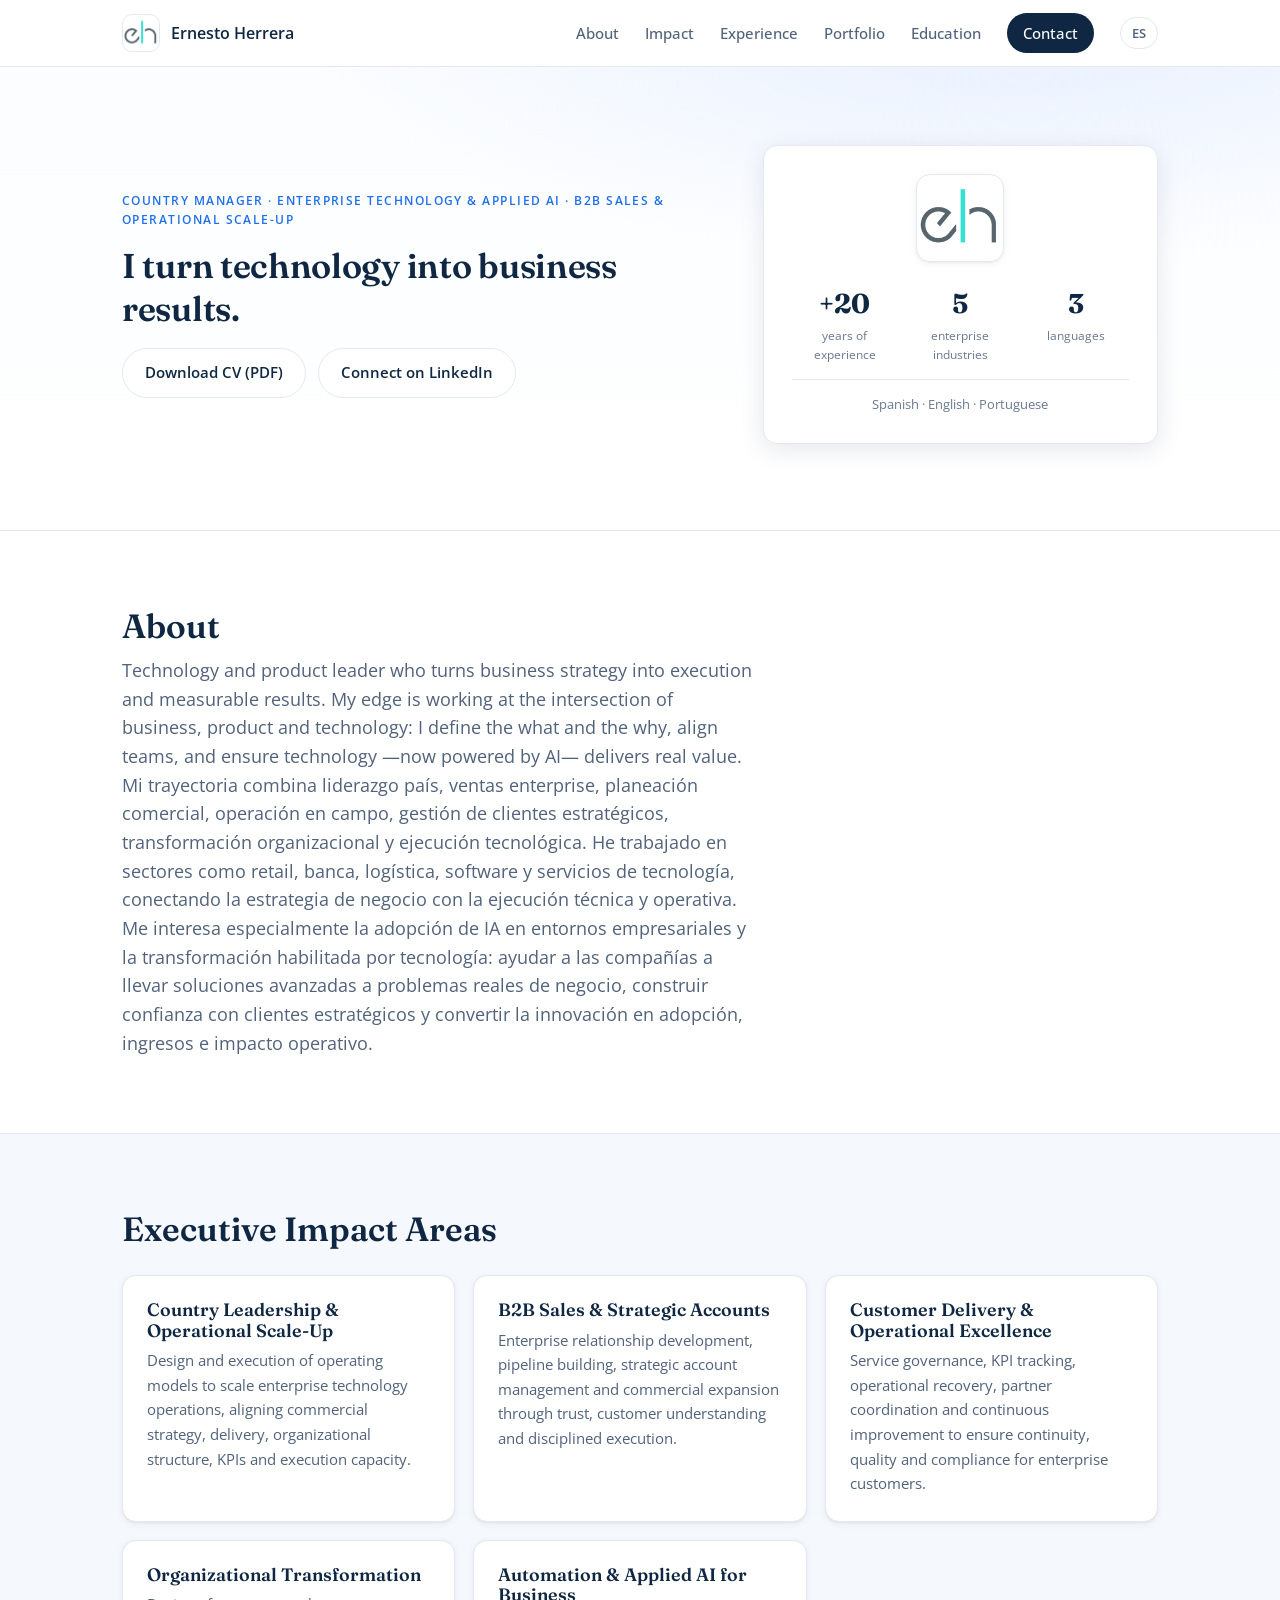
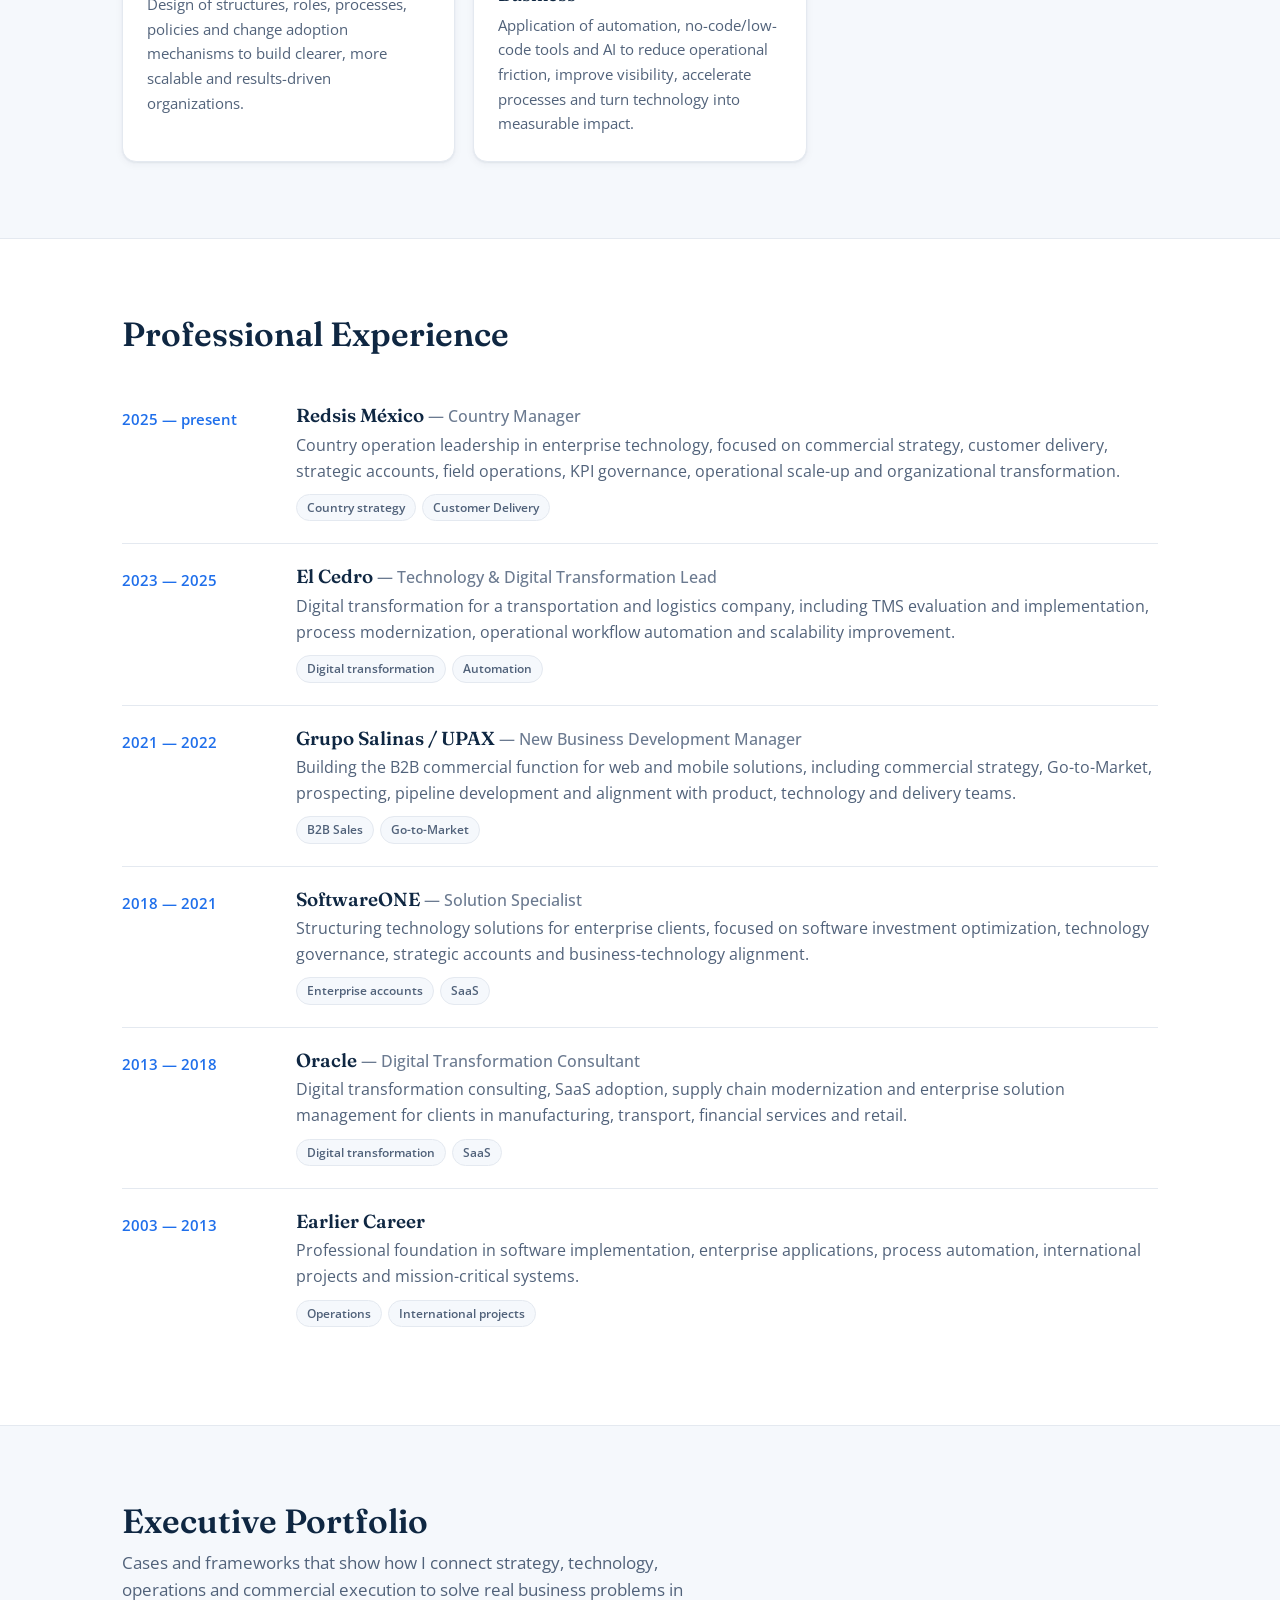
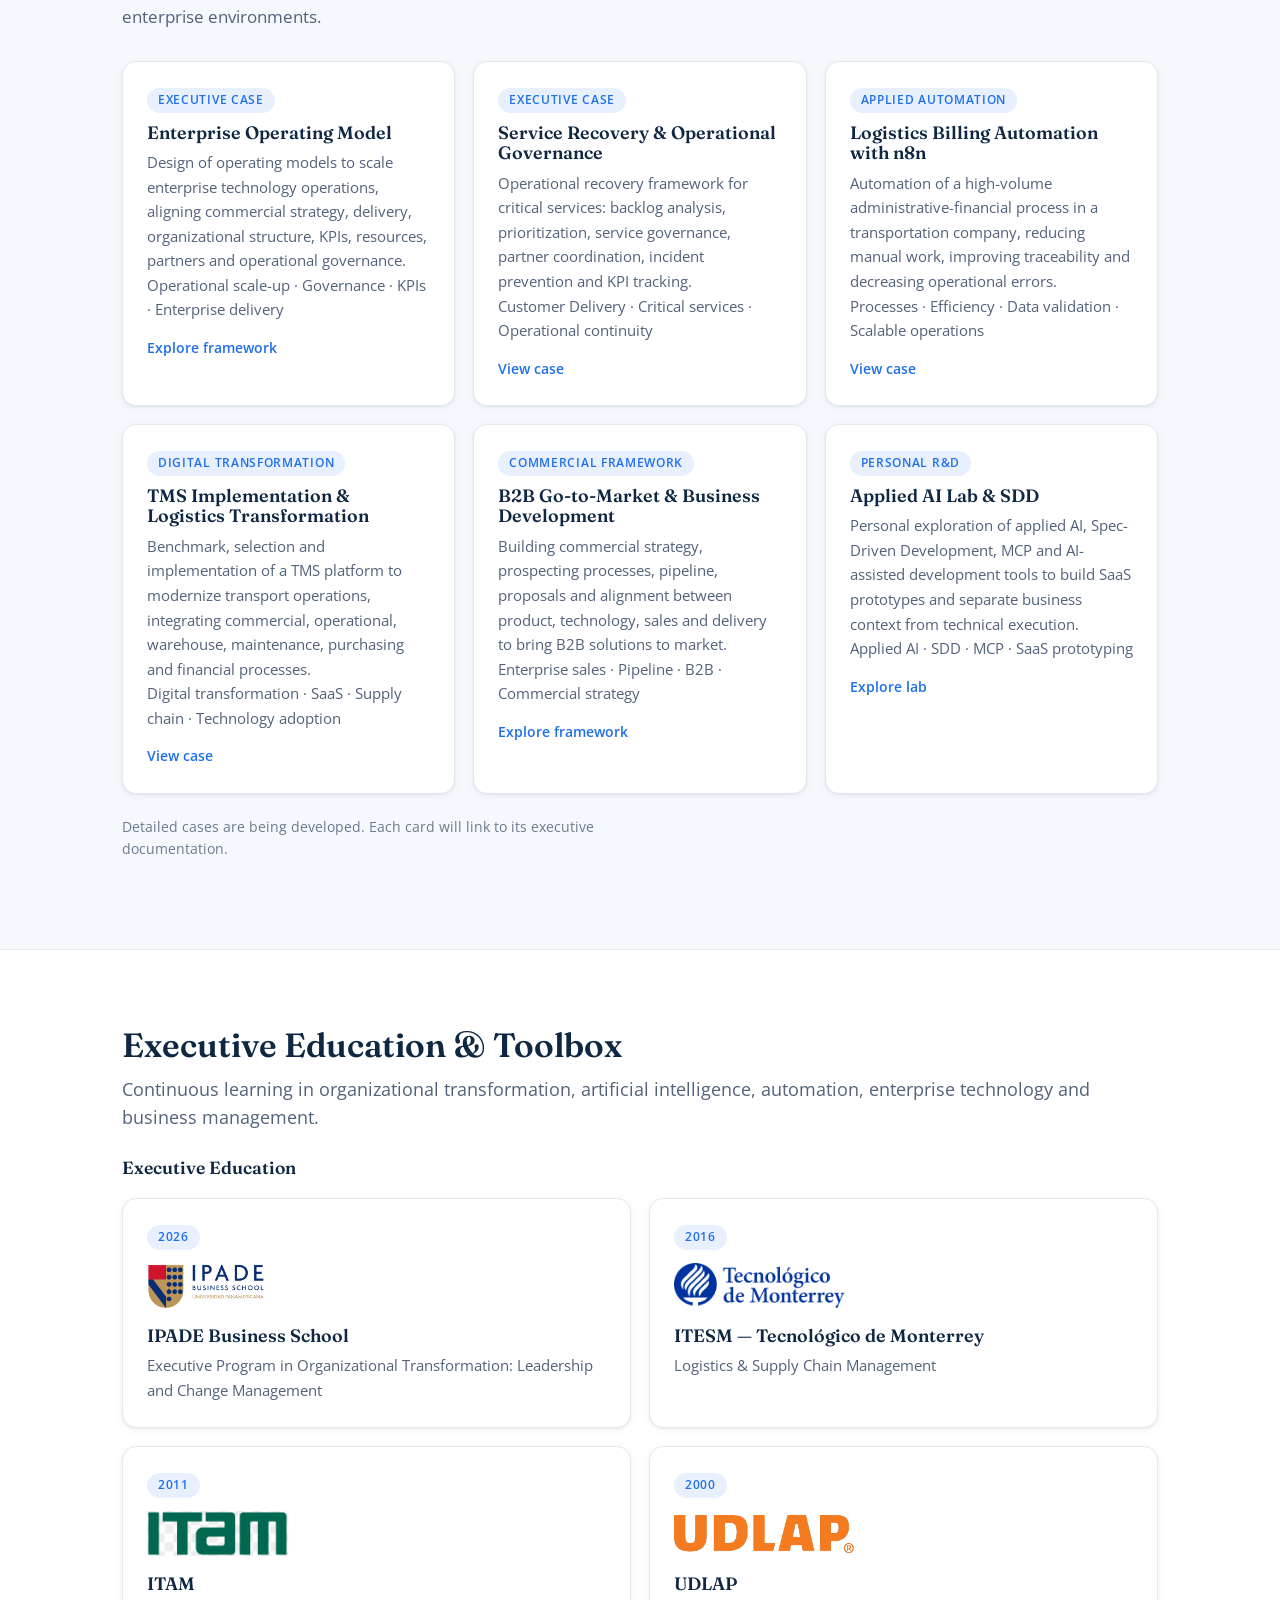
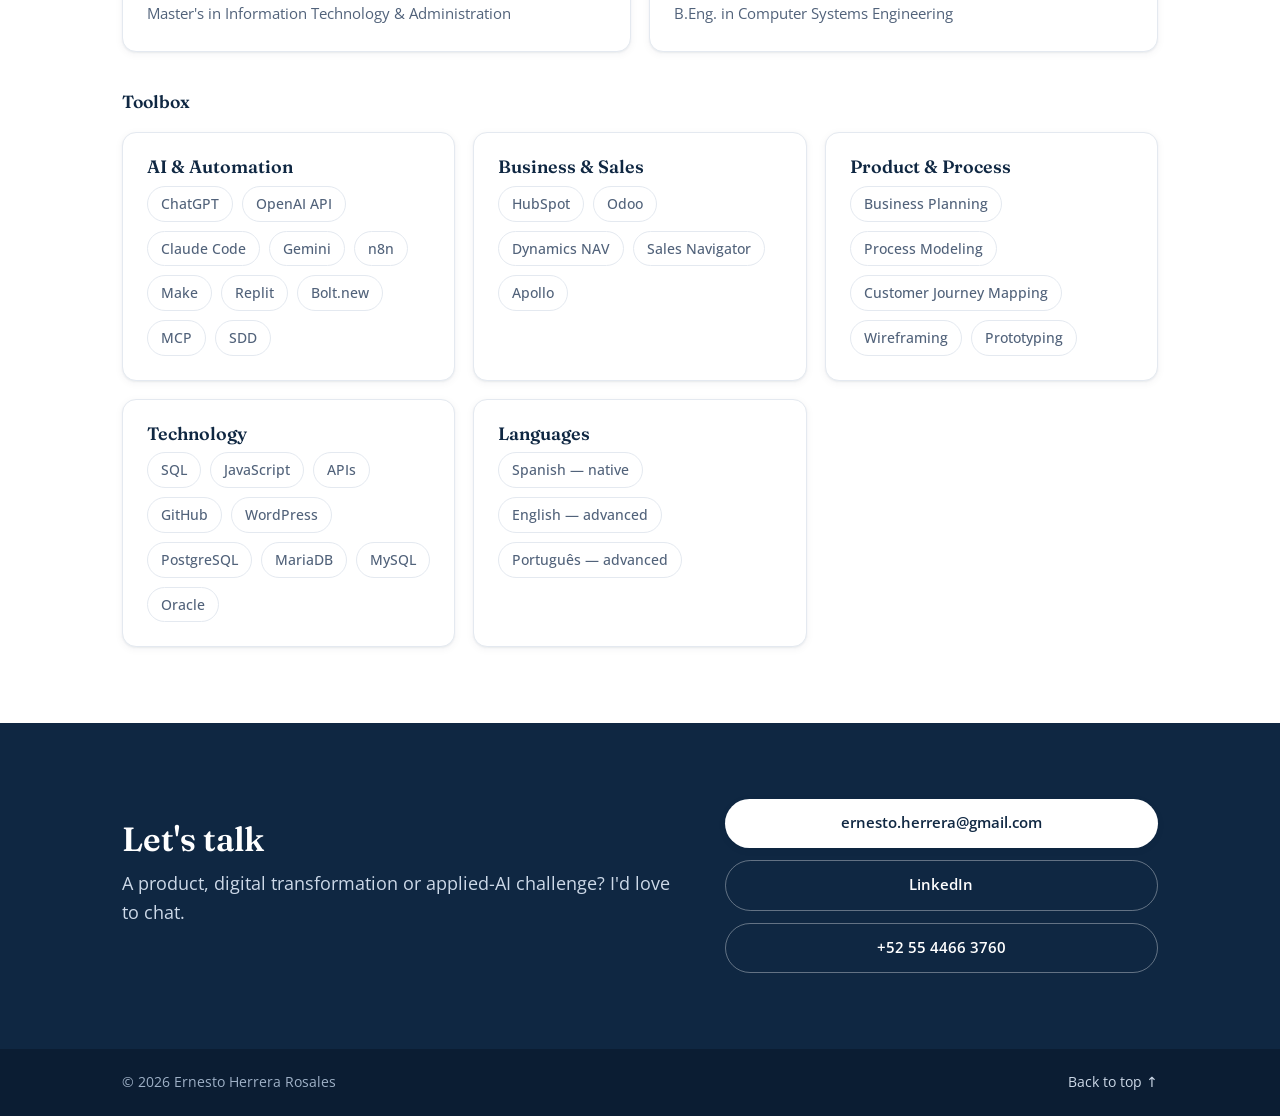
==== commit 284d09cd: "style: cambiar tipografía de Inter a Open Sans y eliminar botón Ver portafolio - styles.css: --font-" ====
--- a/index.html
+++ b/index.html
@@ -17,7 +17,7 @@
   <meta name="twitter:image" content="https://ernestoherrera73.github.io/GitHub-Ernesto/eh.png" />
   <link rel="preconnect" href="https://fonts.googleapis.com" />
   <link rel="preconnect" href="https://fonts.gstatic.com" crossorigin />
-  <link href="https://fonts.googleapis.com/css2?family=Fraunces:opsz,wght@9..144,500;9..144,600&family=Inter:wght@400;500;600;700&display=swap" rel="stylesheet" />
+  <link href="https://fonts.googleapis.com/css2?family=Fraunces:opsz,wght@9..144,500;9..144,600&family=Open+Sans:wght@400;500;600;700&display=swap" rel="stylesheet" />
   <link rel="stylesheet" href="styles.css" />
 </head>
 <body>
@@ -60,7 +60,6 @@
             Ayudo a empresas de tecnología enterprise a escalar operaciones, desarrollar cuentas estratégicas y convertir tecnología compleja en impacto comercial y operativo.
           </h1>
           <div class="hero-actions">
-            <a class="btn btn-primary" href="#portafolio" data-es="Ver portafolio ejecutivo" data-en="View executive portfolio">Ver portafolio ejecutivo</a>
             <a class="btn btn-ghost" href="CV_ErnestoHerrera_ING_202606.pdf" download data-es="Descargar CV (PDF)" data-en="Download CV (PDF)">Descargar CV (PDF)</a>
             <a class="btn btn-ghost" href="https://www.linkedin.com/in/ingernestoherrera/" target="_blank" rel="noopener" data-es="Conectar en LinkedIn" data-en="Connect on LinkedIn">Conectar en LinkedIn</a>
           </div>
@@ -246,7 +245,7 @@
             <p data-es="Diseño de modelos operativos para escalar operaciones de tecnología enterprise, alineando estrategia comercial, delivery, estructura organizacional, KPIs, recursos, partners y gobierno operativo."
                data-en="Design of operating models to scale enterprise technology operations, aligning commercial strategy, delivery, organizational structure, KPIs, resources, partners and operational governance.">Diseño de modelos operativos para escalar operaciones de tecnología enterprise, alineando estrategia comercial, delivery, estructura organizacional, KPIs, recursos, partners y gobierno operativo.</p>
             <p class="card-focus" data-es="Escalamiento operativo · Gobierno · KPIs · Delivery enterprise" data-en="Operational scale-up · Governance · KPIs · Enterprise delivery">Escalamiento operativo · Gobierno · KPIs · Delivery enterprise</p>
-            <a class="card-cta" href="#portafolio" data-es="Explorar framework" data-en="Explore framework">Explorar framework</a>
+            <a class="card-cta" href="portafolio/modelo-operativo-enterprise.html" data-es="Explorar framework" data-en="Explore framework">Explorar framework</a>
           </article>
           <article class="card">
             <span class="tag" data-es="Caso ejecutivo" data-en="Executive Case">Caso ejecutivo</span>
@@ -254,7 +253,7 @@
             <p data-es="Marco de recuperación operativa para servicios críticos: análisis de backlog, priorización, gobierno de servicio, coordinación de partners, prevención de incidencias y seguimiento de KPIs."
                data-en="Operational recovery framework for critical services: backlog analysis, prioritization, service governance, partner coordination, incident prevention and KPI tracking.">Marco de recuperación operativa para servicios críticos: análisis de backlog, priorización, gobierno de servicio, coordinación de partners, prevención de incidencias y seguimiento de KPIs.</p>
             <p class="card-focus" data-es="Customer Delivery · Servicios críticos · Continuidad operativa" data-en="Customer Delivery · Critical services · Operational continuity">Customer Delivery · Servicios críticos · Continuidad operativa</p>
-            <a class="card-cta" href="#portafolio" data-es="Ver caso" data-en="View case">Ver caso</a>
+            <a class="card-cta" href="portafolio/recuperacion-servicios-gobierno-operativo.html" data-es="Ver caso" data-en="View case">Ver caso</a>
           </article>
           <article class="card">
             <span class="tag" data-es="Automatización aplicada" data-en="Applied Automation">Automatización aplicada</span>
@@ -262,7 +261,7 @@
             <p data-es="Automatización de un proceso administrativo-financiero de alto volumen en una empresa de transportación, reduciendo trabajo manual, mejorando trazabilidad y disminuyendo errores operativos."
                data-en="Automation of a high-volume administrative-financial process in a transportation company, reducing manual work, improving traceability and decreasing operational errors.">Automatización de un proceso administrativo-financiero de alto volumen en una empresa de transportación, reduciendo trabajo manual, mejorando trazabilidad y disminuyendo errores operativos.</p>
             <p class="card-focus" data-es="Procesos · Eficiencia · Validación de datos · Operación escalable" data-en="Processes · Efficiency · Data validation · Scalable operations">Procesos · Eficiencia · Validación de datos · Operación escalable</p>
-            <a class="card-cta" href="#portafolio" data-es="Ver caso" data-en="View case">Ver caso</a>
+            <a class="card-cta" href="portafolio/automatizacion-facturacion-logistica-n8n.html" data-es="Ver caso" data-en="View case">Ver caso</a>
           </article>
           <article class="card">
             <span class="tag" data-es="Transformación digital" data-en="Digital Transformation">Transformación digital</span>
@@ -270,7 +269,7 @@
             <p data-es="Benchmark, selección e implementación de una plataforma TMS para modernizar operaciones de transporte, integrando procesos comerciales, operativos, almacén, mantenimiento, compras y finanzas."
                data-en="Benchmark, selection and implementation of a TMS platform to modernize transport operations, integrating commercial, operational, warehouse, maintenance, purchasing and financial processes.">Benchmark, selección e implementación de una plataforma TMS para modernizar operaciones de transporte, integrando procesos comerciales, operativos, almacén, mantenimiento, compras y finanzas.</p>
             <p class="card-focus" data-es="Transformación digital · SaaS · Supply chain · Adopción tecnológica" data-en="Digital transformation · SaaS · Supply chain · Technology adoption">Transformación digital · SaaS · Supply chain · Adopción tecnológica</p>
-            <a class="card-cta" href="#portafolio" data-es="Ver caso" data-en="View case">Ver caso</a>
+            <a class="card-cta" href="portafolio/implementacion-tms-transformacion-logistica.html" data-es="Ver caso" data-en="View case">Ver caso</a>
           </article>
           <article class="card">
             <span class="tag" data-es="Framework comercial" data-en="Commercial Framework">Framework comercial</span>
@@ -278,7 +277,7 @@
             <p data-es="Construcción de estrategia comercial, procesos de prospección, pipeline, propuestas y alineación entre producto, tecnología, ventas y delivery para llevar soluciones B2B al mercado."
                data-en="Building commercial strategy, prospecting processes, pipeline, proposals and alignment between product, technology, sales and delivery to bring B2B solutions to market.">Construcción de estrategia comercial, procesos de prospección, pipeline, propuestas y alineación entre producto, tecnología, ventas y delivery para llevar soluciones B2B al mercado.</p>
             <p class="card-focus" data-es="Ventas enterprise · Pipeline · B2B · Estrategia comercial" data-en="Enterprise sales · Pipeline · B2B · Commercial strategy">Ventas enterprise · Pipeline · B2B · Estrategia comercial</p>
-            <a class="card-cta" href="#portafolio" data-es="Explorar framework" data-en="Explore framework">Explorar framework</a>
+            <a class="card-cta" href="portafolio/go-to-market-b2b-desarrollo-negocio.html" data-es="Explorar framework" data-en="Explore framework">Explorar framework</a>
           </article>
           <article class="card">
             <span class="tag" data-es="R&amp;D personal" data-en="Personal R&amp;D">R&amp;D personal</span>
@@ -286,7 +285,7 @@
             <p data-es="Exploración personal de IA aplicada, Spec-Driven Development, MCP y herramientas de desarrollo asistido para construir prototipos SaaS y separar contexto de negocio de ejecución técnica."
                data-en="Personal exploration of applied AI, Spec-Driven Development, MCP and AI-assisted development tools to build SaaS prototypes and separate business context from technical execution.">Exploración personal de IA aplicada, Spec-Driven Development, MCP y herramientas de desarrollo asistido para construir prototipos SaaS y separar contexto de negocio de ejecución técnica.</p>
             <p class="card-focus" data-es="IA aplicada · SDD · MCP · Prototipado SaaS" data-en="Applied AI · SDD · MCP · SaaS prototyping">IA aplicada · SDD · MCP · Prototipado SaaS</p>
-            <a class="card-cta" href="#portafolio" data-es="Explorar laboratorio" data-en="Explore lab">Explorar laboratorio</a>
+            <a class="card-cta" href="portafolio/laboratorio-ia-aplicada-sdd.html" data-es="Explorar laboratorio" data-en="Explore lab">Explorar laboratorio</a>
           </article>
         </div>
         <p class="section-note"
--- a/styles.css
+++ b/styles.css
@@ -21,7 +21,7 @@
   --shadow-sm: 0 1px 2px rgba(15, 39, 66, .06), 0 2px 8px rgba(15, 39, 66, .05);
   --shadow-md: 0 6px 24px rgba(15, 39, 66, .10);
   --maxw: 1080px;
-  --font-sans: 'Inter', system-ui, -apple-system, 'Segoe UI', Roboto, sans-serif;
+  --font-sans: 'Open Sans', system-ui, -apple-system, 'Segoe UI', Roboto, sans-serif;
   --font-serif: 'Fraunces', Georgia, 'Times New Roman', serif;
 }
 
